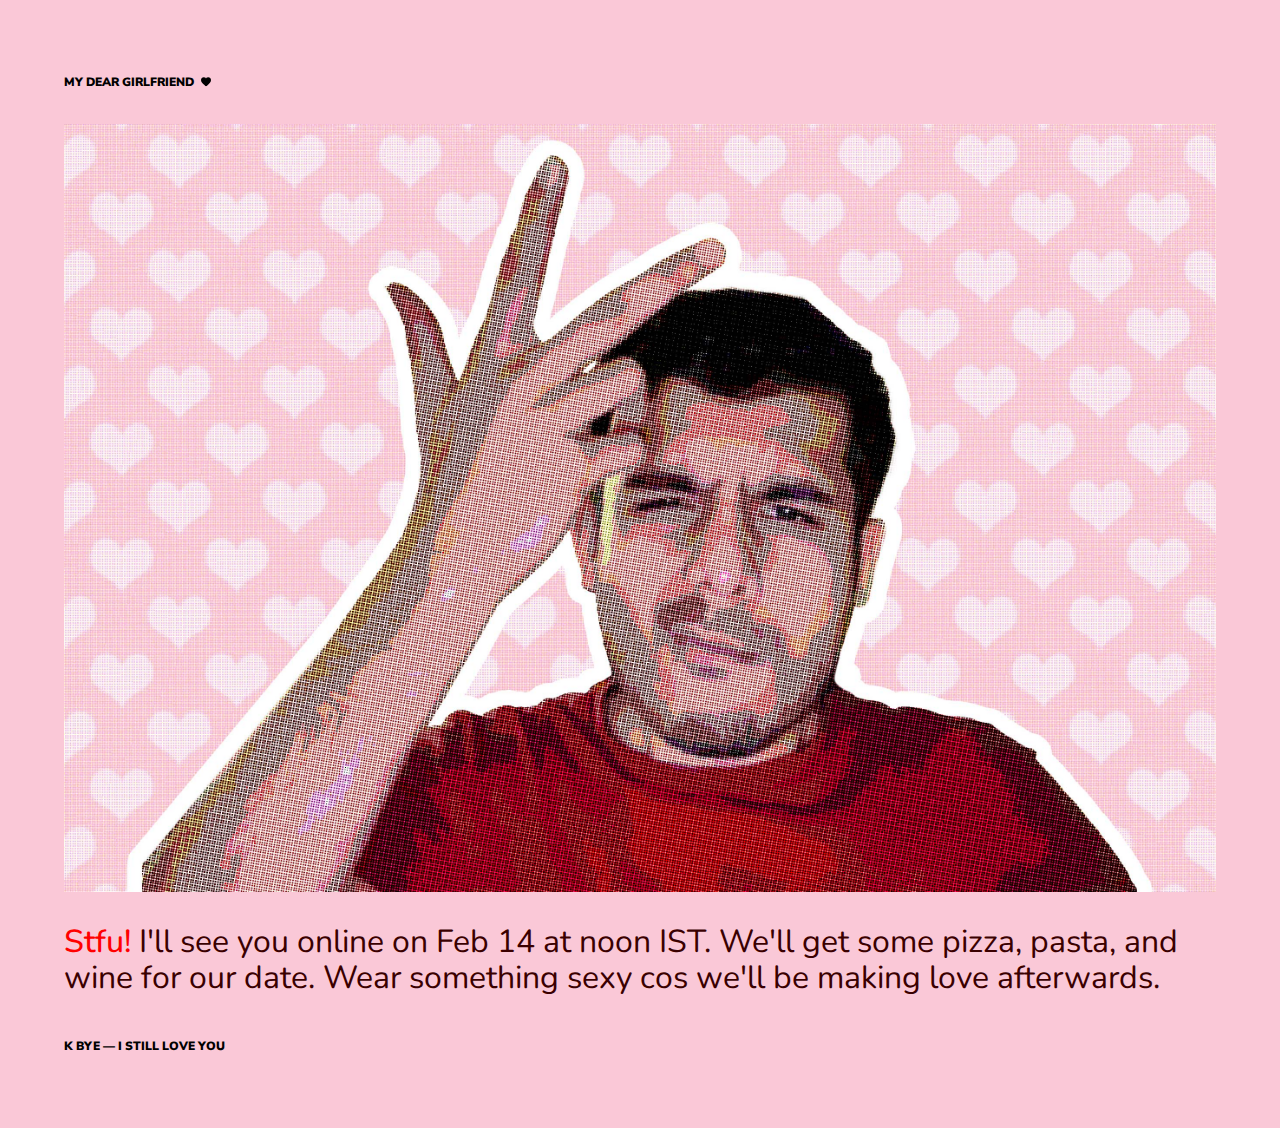
==== maybe.html @ c7df18b8 "Upload" ====
<html>
	<head>
		<!--Resets-->
		<meta charset="utf-8">
		<meta name="viewport" content="width=device-width, initial-scale=1">

		<!--Stylesheets-->
		<link href="style.css" rel="stylesheet">

		<title>valentinesday2024/maybe</title>
	</head>

	<body>

		<header>
			<h1>My dear girlfriend</h1>
			<img src="favorite_FILL1_wght400_GRAD0_opsz24.svg" alt="heart">
		</header>

		<main>

      <img src="Vday3.jpg" alt="valentinesday2024">

			<h2><span class="highlight">Stfu!</span> I'll see you online on Feb 14 at noon IST. We'll get some pizza, pasta, and wine for our date. Wear something sexy cos we'll be making love afterwards. </h2>

      <h1> k bye — I still love you</h1>

		</main>

	</body>

</html>
---- style.css ----
@import url('https://fonts.googleapis.com/css2?family=Nunito:ital,wght@0,200..1000;1,200..1000&display=swap');
@import url('https://fonts.googleapis.com/css2?family=Nunito+Sans:ital,opsz,wght@0,6..12,200..1000;1,6..12,200..1000&display=swap');

:root { --base: 1em; }

html {
	background-color: rgb(250, 200, 215);
}

header {
	width: 100%;

	display: flex;
	flex-direction: row;
	justify-content: left;
	gap: calc(var(--base) * 0.35);
}

h1 {
	font-family: nunito sans;
	font-weight: 900;
	font-size: calc(var(--base) * 0.75);
	line-height: calc(var(--base) * 1);
	color: #000000;
	text-transform: uppercase;
	text-align: left;

	margin: 1em 0 1em 0;
}

img[src="favorite_FILL1_wght400_GRAD0_opsz24.svg"] {
	height: calc(var(--base) * 0.75);
	width: auto;

	margin: calc(var(--base) * 0.75) 0;
}

body {
	margin: calc(var(--base) * 4);
}

main {
	margin-top: calc(var(--base) * 1.5);

	display: flex;
	flex-direction: column;
	justify-content: space-between;
	gap: calc(var(--base) * 2);
}

h2 {
	font-family: nunito;
	font-weight: 400;
	font-size: calc(var(--base) * 2);
	line-height: calc(var(--base) * 1.125);
	color: #3a0000;
	text-align: left;

	margin: 0;
}

.highlight {
	font-weight: 500;
	color: #ff0000;
}

.buttons {
	width: 100%;

	display: flex; 
	flex-direction: row;
	gap: calc(var(--base) * 0.5);
}

button {
	width: 100%;

	padding: calc(var(--base) * 0.5) calc(var(--base) * 1);
	border-radius: calc(var(--base) * 0.5);
	background-color: #3a0000;
	border: calc(var(--base) * 0)

	font-family: nunito;
	font-weight: 500;
	font-size: calc(var(--base) * 1.2);
	line-height: calc(var(--base) * 1);
	color: rgb(255, 255, 255);
	text-transform: lowercase;
	text-align: center;

	cursor: pointer;
}

button:hover {
	background-color: #ff0000;
}

img[src="Vday1.jpg"] {
	width: 100%;
	height: auto;

	border-radius: calc(var(--base) * 0.5);
}
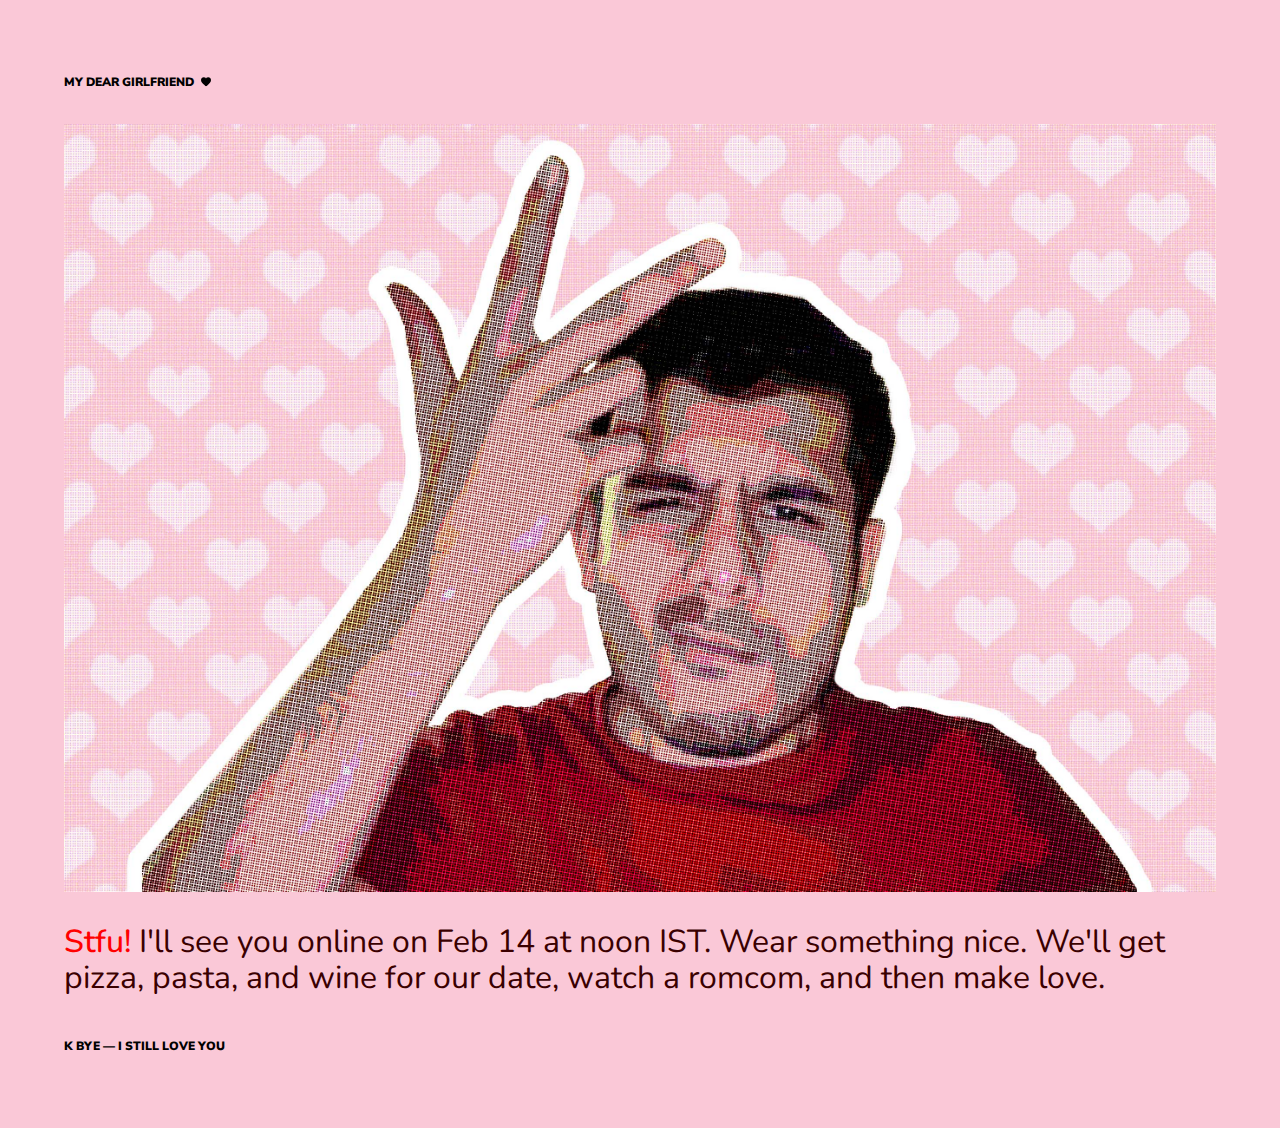
==== commit 95b9f1de: "Edits" ====
--- a/maybe.html
+++ b/maybe.html
@@ -21,7 +21,7 @@
 
       <img src="Vday3.jpg" alt="valentinesday2024">
 
-			<h2><span class="highlight">Stfu!</span> I'll see you online on Feb 14 at noon IST. We'll get some pizza, pasta, and wine for our date. Wear something sexy cos we'll be making love afterwards. </h2>
+			<h2><span class="highlight">Stfu!</span> I'll see you online on Feb 14 at noon IST. Wear something nice. We'll get pizza, pasta, and wine for our date, watch a romcom, and then make love. </h2>
 
       <h1> k bye — I still love you</h1>
 
--- a/style.css
+++ b/style.css
@@ -69,10 +69,10 @@
 
 	display: flex; 
 	flex-direction: row;
-	gap: calc(var(--base) * 0.5);
+	gap: calc(var(--base) * 0.25);
 }
 
-button {
+.button {
 	width: 100%;
 
 	padding: calc(var(--base) * 0.5) calc(var(--base) * 1);
@@ -87,12 +87,13 @@
 	color: rgb(255, 255, 255);
 	text-transform: lowercase;
 	text-align: center;
+	text-decoration: none;
 
 	cursor: pointer;
 }
 
 button:hover {
-	background-color: #ff0000;
+	background-color:#ff0000;
 }
 
 img[src="Vday1.jpg"] {
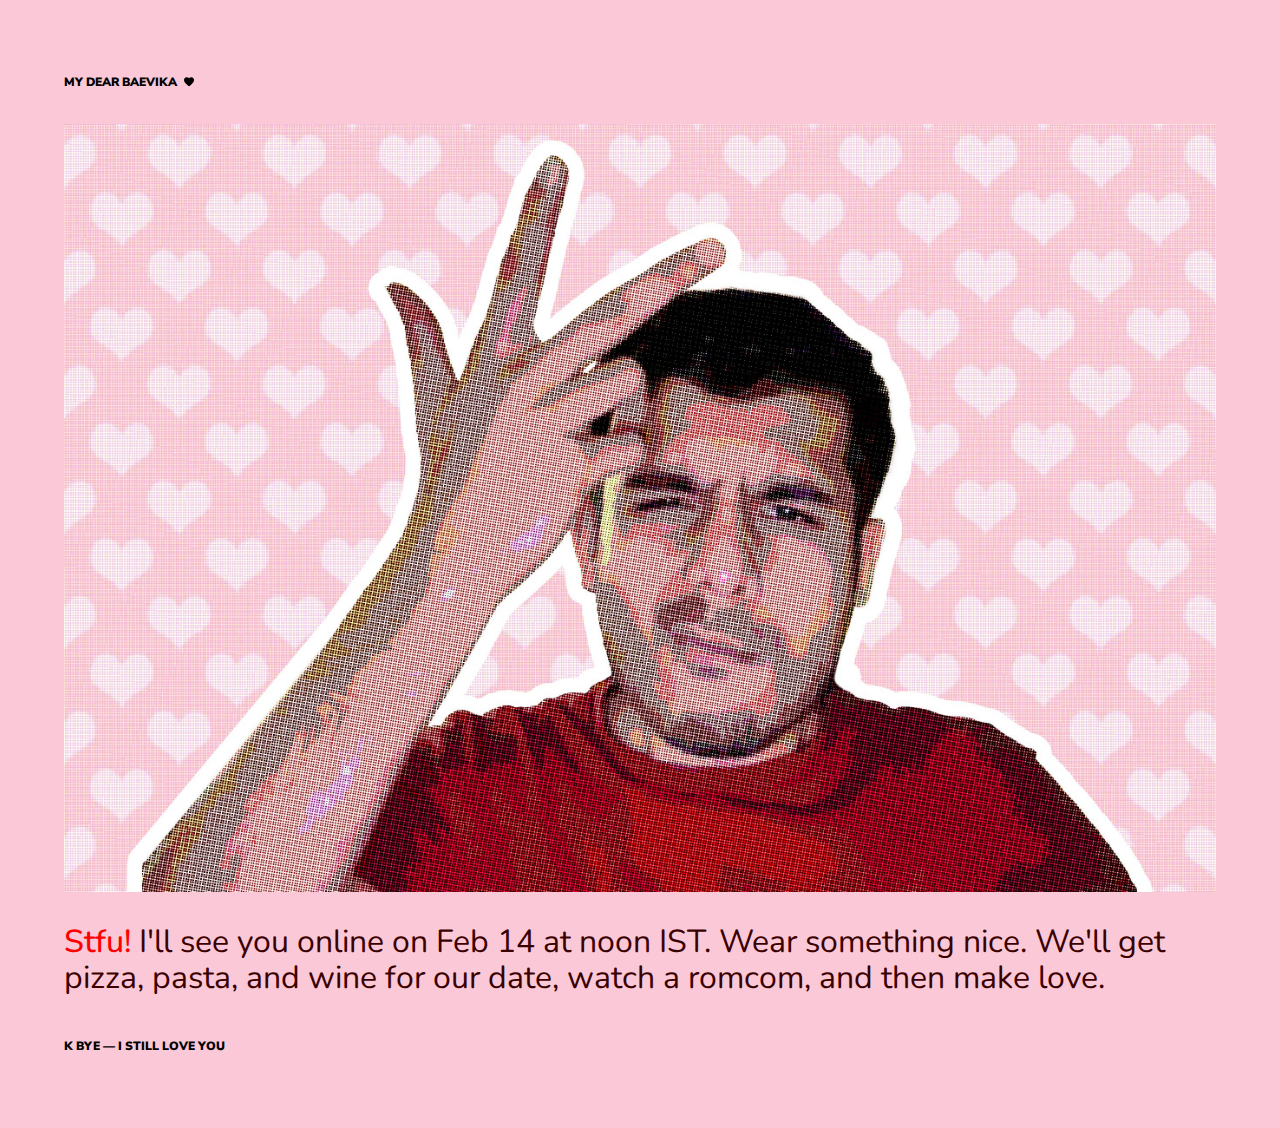
==== commit 9090d490: "Header" ====
--- a/maybe.html
+++ b/maybe.html
@@ -13,7 +13,7 @@
 	<body>
 
 		<header>
-			<h1>My dear girlfriend</h1>
+			<h1>My dear Baevika</h1>
 			<img src="favorite_FILL1_wght400_GRAD0_opsz24.svg" alt="heart">
 		</header>
 
--- a/style.css
+++ b/style.css
@@ -72,24 +72,23 @@
 	gap: calc(var(--base) * 0.25);
 }
 
-.button {
+a {
 	width: 100%;
 
 	padding: calc(var(--base) * 0.5) calc(var(--base) * 1);
 	border-radius: calc(var(--base) * 0.5);
 	background-color: #3a0000;
 	border: calc(var(--base) * 0)
+}
 
+.button {
 	font-family: nunito;
-	font-weight: 500;
+	font-weight: 400;
 	font-size: calc(var(--base) * 1.2);
 	line-height: calc(var(--base) * 1);
-	color: rgb(255, 255, 255);
-	text-transform: lowercase;
+	color: #ffffff;
 	text-align: center;
 	text-decoration: none;
-
-	cursor: pointer;
 }
 
 button:hover {
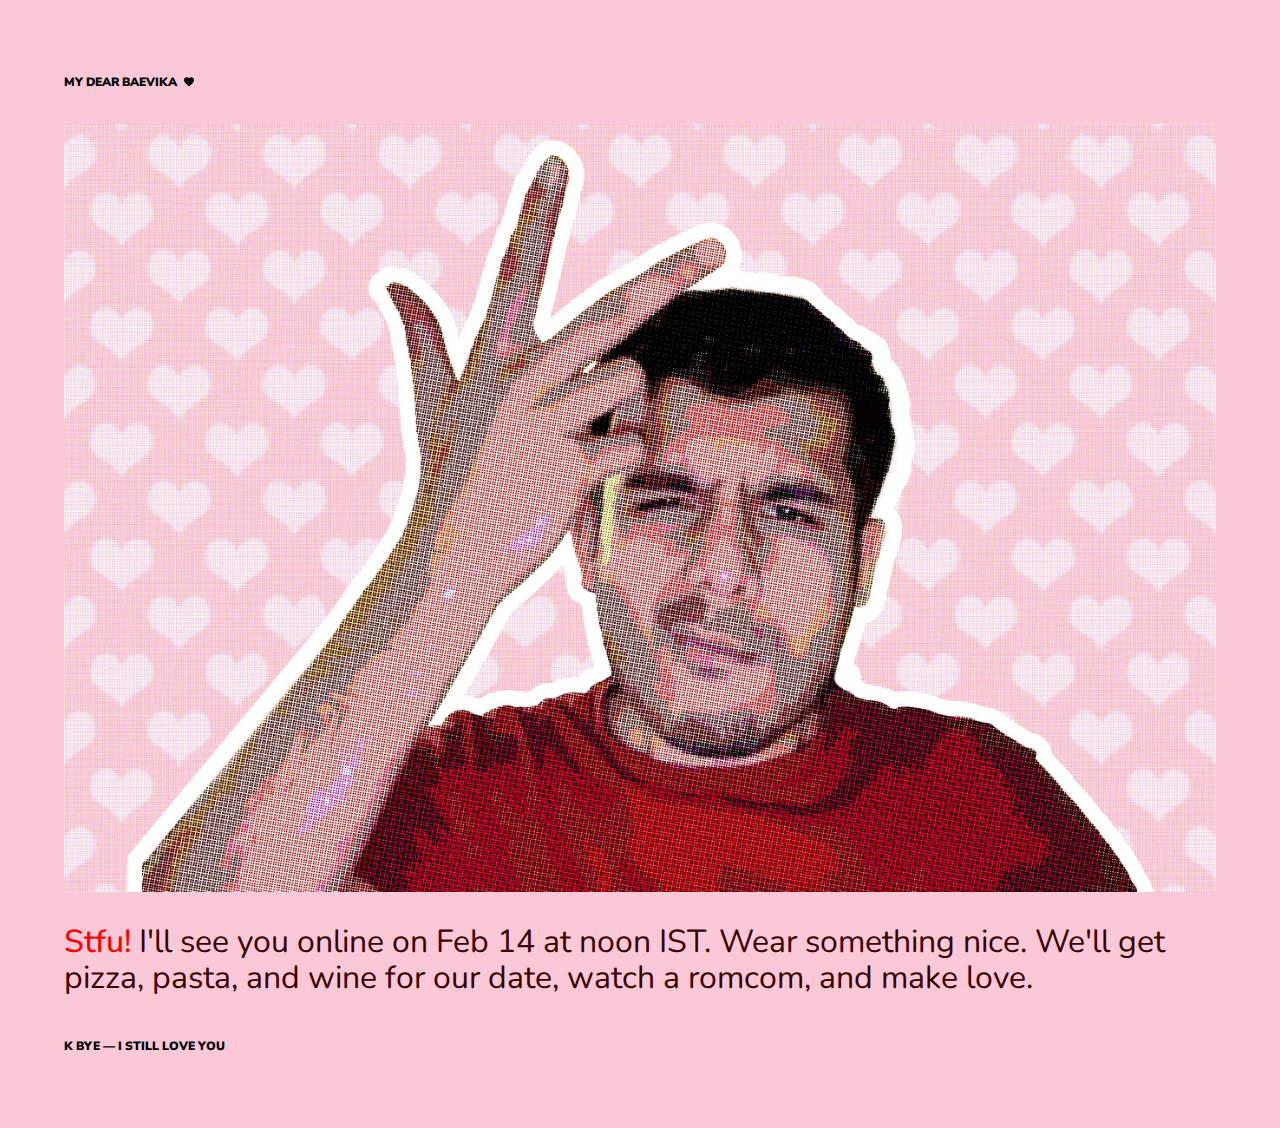
==== commit 4e724e2d: "Etc." ====
--- a/maybe.html
+++ b/maybe.html
@@ -21,7 +21,7 @@
 
       <img src="Vday3.jpg" alt="valentinesday2024">
 
-			<h2><span class="highlight">Stfu!</span> I'll see you online on Feb 14 at noon IST. Wear something nice. We'll get pizza, pasta, and wine for our date, watch a romcom, and then make love. </h2>
+			<h2><span class="highlight">Stfu!</span> I'll see you online on Feb 14 at noon IST. Wear something nice. We'll get pizza, pasta, and wine for our date, watch a romcom, and make love. </h2>
 
       <h1> k bye — I still love you</h1>
 
